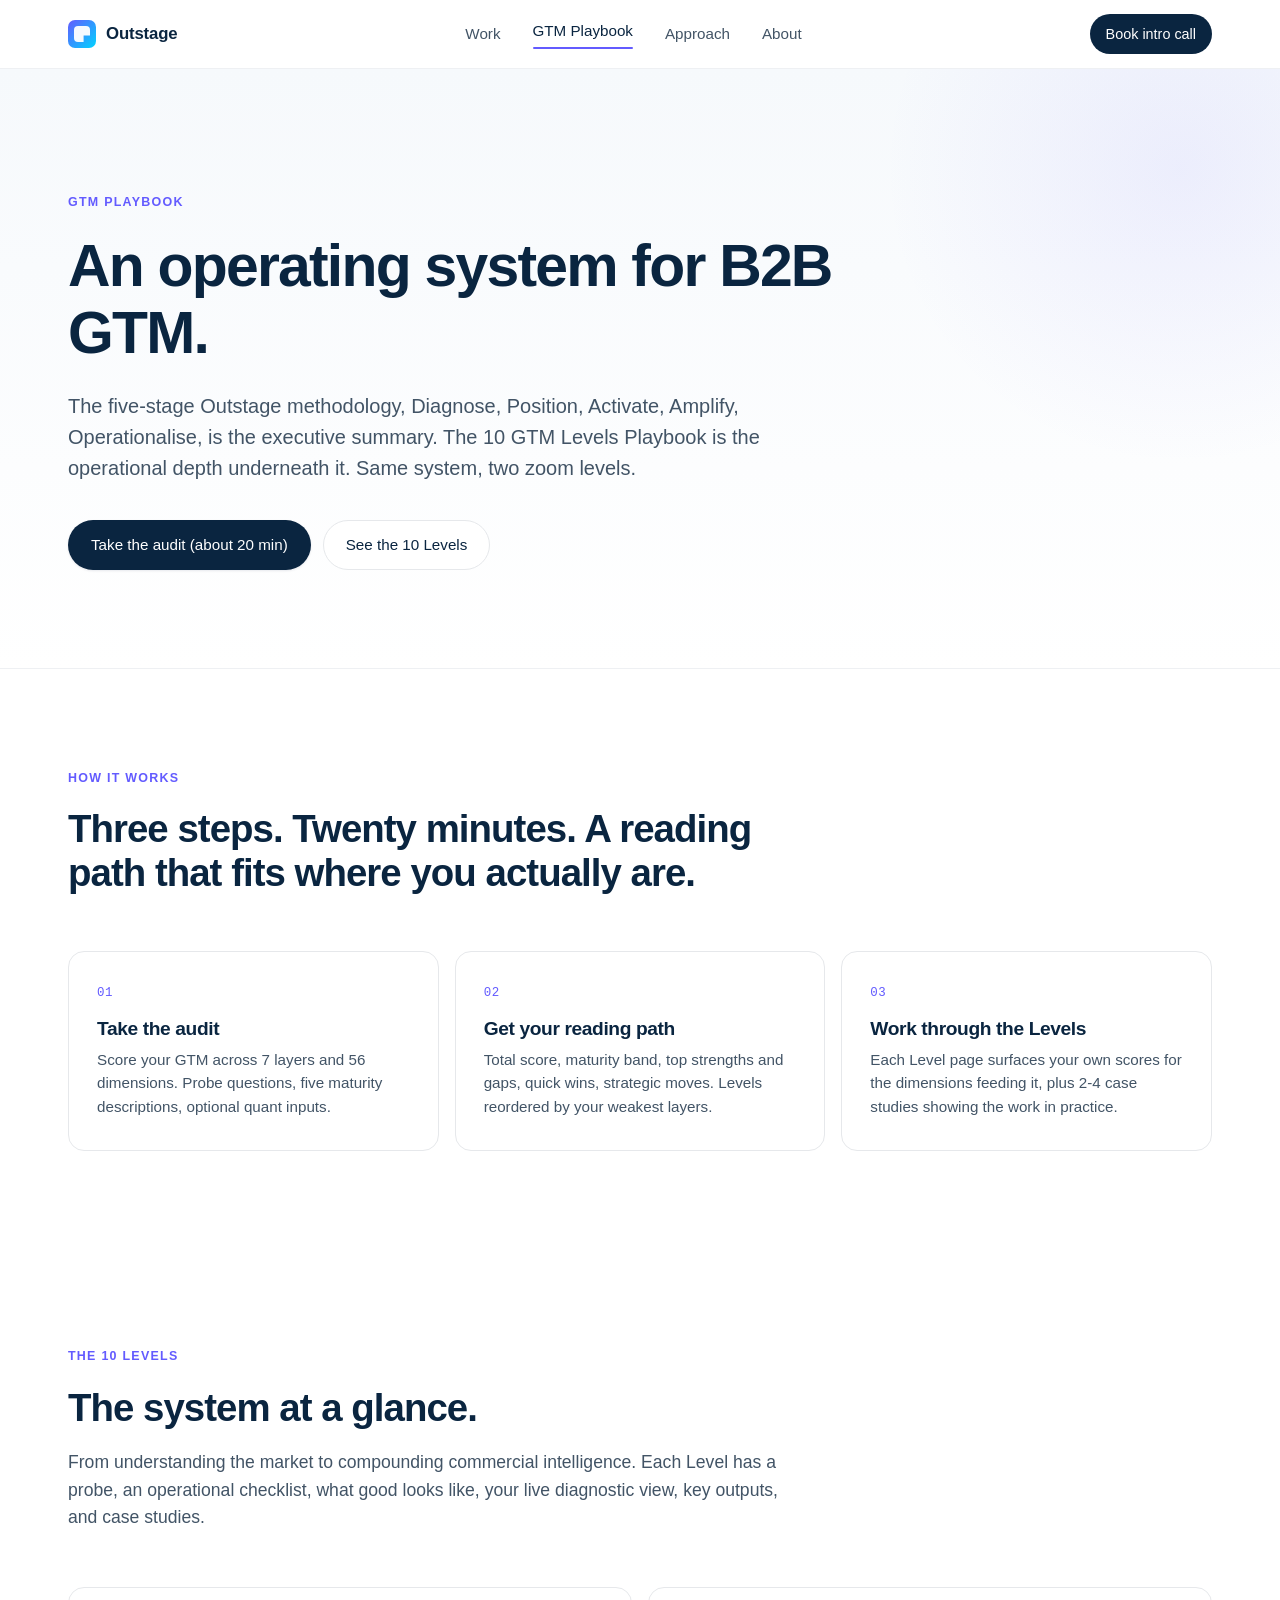
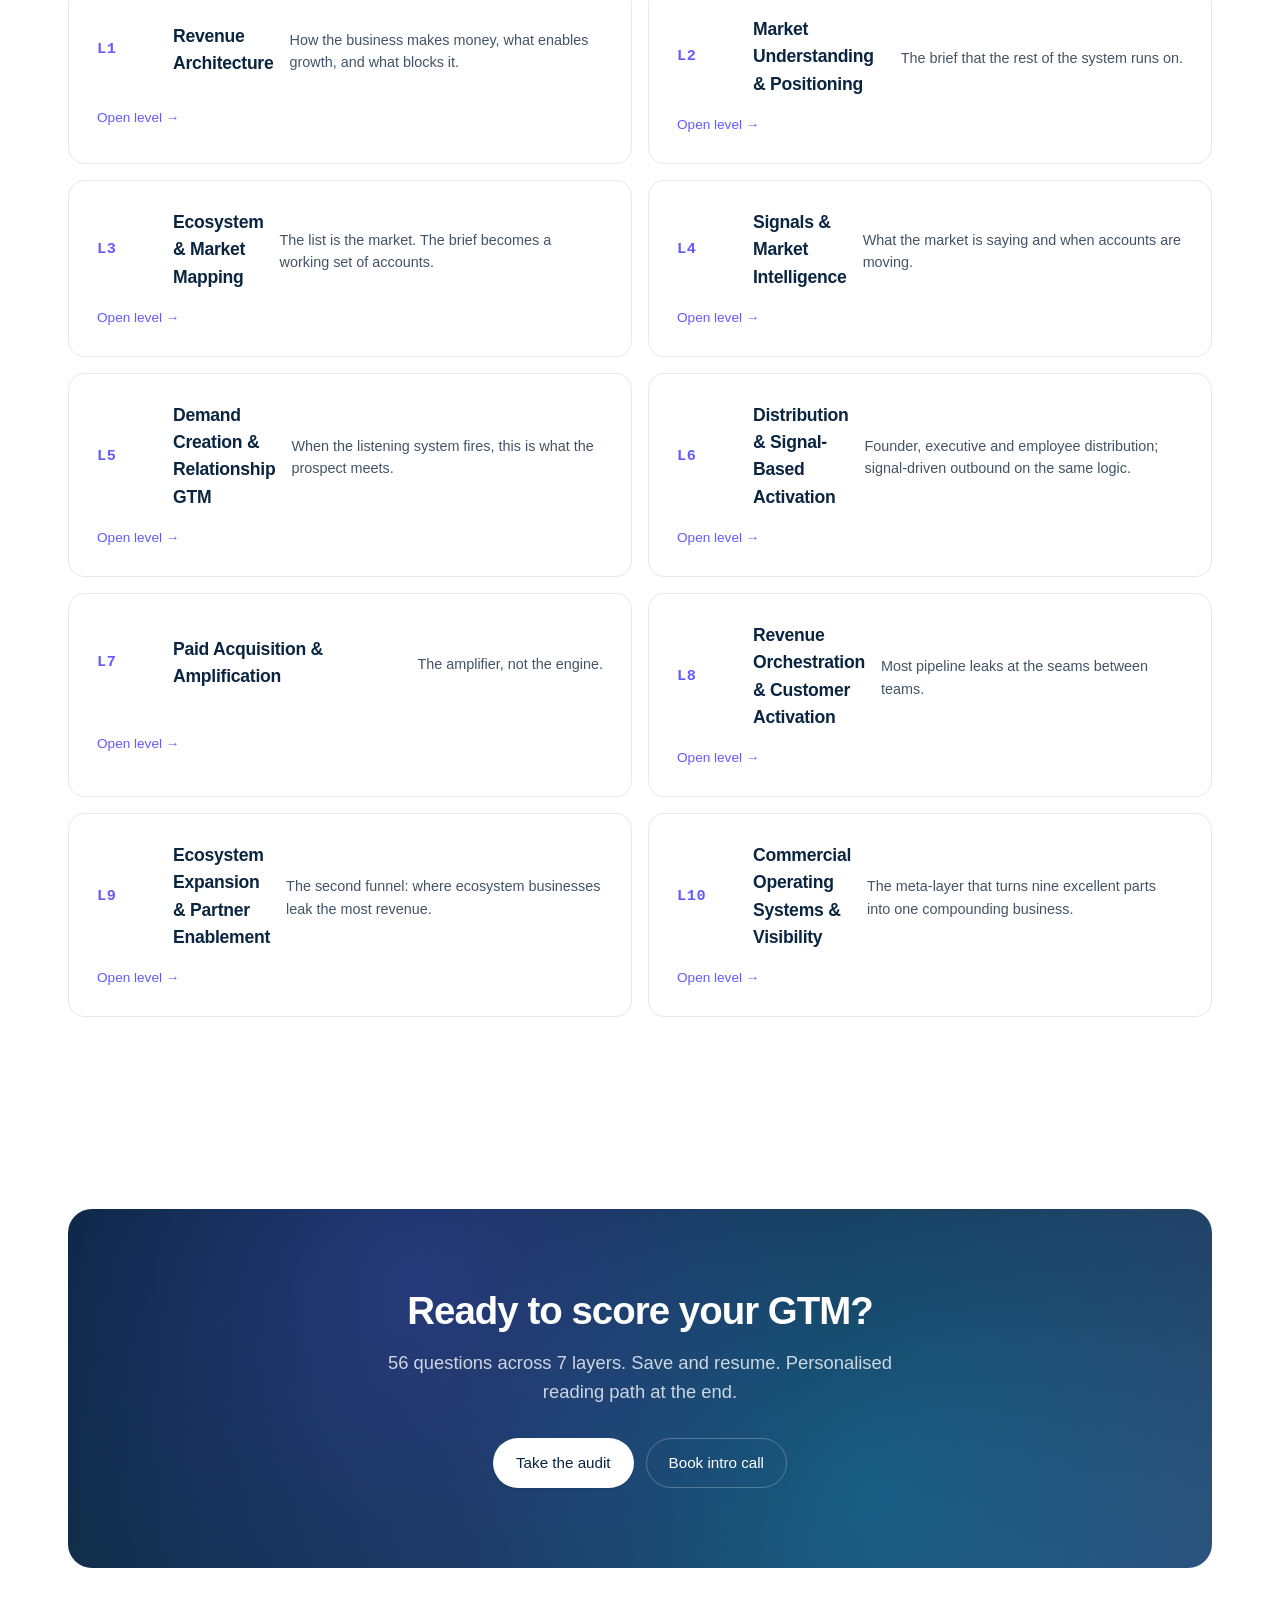
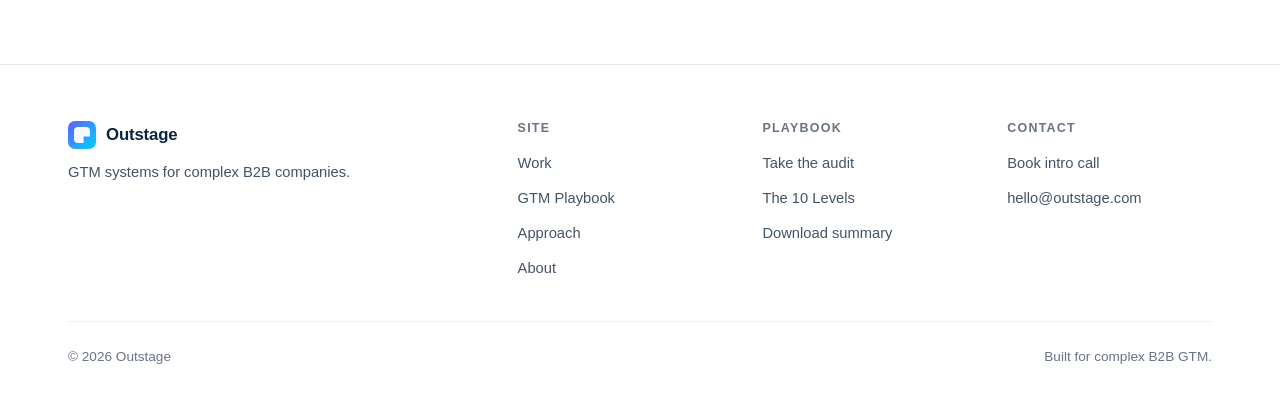
==== playbook/index.html @ 730d7881 "Build full Outstage portfolio + GTM Playbook microsite Portfolio: - Homepage with hero, logo strip, " ====
<!doctype html>
<html lang="en">
<head>
  <meta charset="utf-8" />
  <meta name="viewport" content="width=device-width,initial-scale=1" />
  <title>GTM Playbook · Outstage</title>
  <meta name="description" content="The Outstage 10 GTM Levels operating system, taught as a learning experience, with a 56-dimension diagnostic." />
  <link rel="stylesheet" href="https://rsms.me/inter/inter.css" />
  <link rel="stylesheet" href="/css/styles.css" />
</head>
<body>
  <header class="nav">
    <div class="nav-inner">
      <a class="brand" href="/"><span class="brand-mark"></span> Outstage</a>
      <nav class="nav-links">
        <a href="/work.html">Work</a>
        <a href="/playbook/">GTM Playbook</a>
        <a href="/approach.html">Approach</a>
        <a href="/about.html">About</a>
      </nav>
      <a class="nav-cta" href="/contact.html">Book intro call</a>
    </div>
  </header>

  <main>
    <section class="pb-hero">
      <div class="container">
        <span class="eyebrow">GTM Playbook</span>
        <h1>An operating system for B2B GTM.</h1>
        <p class="hero-sub">The five-stage Outstage methodology, Diagnose, Position, Activate, Amplify, Operationalise, is the executive summary. The 10 GTM Levels Playbook is the operational depth underneath it. Same system, two zoom levels.</p>
        <div class="btn-row">
          <a class="btn btn-primary" href="audit.html">Take the audit (about 20 min)</a>
          <a class="btn btn-secondary" href="#levels">See the 10 Levels</a>
        </div>
        <div id="resume-state" style="margin-top:18px"></div>
      </div>
    </section>

    <section>
      <div class="container">
        <div class="section-head">
          <span class="eyebrow">How it works</span>
          <h2>Three steps. Twenty minutes. A reading path that fits where you actually are.</h2>
        </div>
        <div class="pb-how">
          <div class="pb-how-card">
            <div class="pb-how-num">01</div>
            <h3>Take the audit</h3>
            <p>Score your GTM across 7 layers and 56 dimensions. Probe questions, five maturity descriptions, optional quant inputs.</p>
          </div>
          <div class="pb-how-card">
            <div class="pb-how-num">02</div>
            <h3>Get your reading path</h3>
            <p>Total score, maturity band, top strengths and gaps, quick wins, strategic moves. Levels reordered by your weakest layers.</p>
          </div>
          <div class="pb-how-card">
            <div class="pb-how-num">03</div>
            <h3>Work through the Levels</h3>
            <p>Each Level page surfaces your own scores for the dimensions feeding it, plus 2-4 case studies showing the work in practice.</p>
          </div>
        </div>
      </div>
    </section>

    <section id="levels">
      <div class="container">
        <div class="section-head">
          <span class="eyebrow">The 10 Levels</span>
          <h2>The system at a glance.</h2>
          <p>From understanding the market to compounding commercial intelligence. Each Level has a probe, an operational checklist, what good looks like, your live diagnostic view, key outputs, and case studies.</p>
        </div>
        <div class="levels-grid" id="levels-grid"></div>
      </div>
    </section>

    <section>
      <div class="container">
        <div class="cta-band">
          <h2>Ready to score your GTM?</h2>
          <p>56 questions across 7 layers. Save and resume. Personalised reading path at the end.</p>
          <div class="btn-row" style="justify-content:center;display:flex">
            <a class="btn btn-primary" href="audit.html">Take the audit</a>
            <a class="btn btn-secondary" href="/contact.html">Book intro call</a>
          </div>
        </div>
      </div>
    </section>
  </main>

  <footer class="footer">
    <div class="container">
      <div class="footer-inner">
        <div class="footer-brand"><a class="brand" href="/"><span class="brand-mark"></span> Outstage</a><p>GTM systems for complex B2B companies.</p></div>
        <div class="footer-col"><h5>Site</h5><ul><li><a href="/work.html">Work</a></li><li><a href="/playbook/">GTM Playbook</a></li><li><a href="/approach.html">Approach</a></li><li><a href="/about.html">About</a></li></ul></div>
        <div class="footer-col"><h5>Playbook</h5><ul><li><a href="/playbook/audit.html">Take the audit</a></li><li><a href="/playbook/">The 10 Levels</a></li><li><a href="/playbook/results.html">Download summary</a></li></ul></div>
        <div class="footer-col"><h5>Contact</h5><ul><li><a href="/contact.html">Book intro call</a></li><li><a href="mailto:hello@outstage.com">hello@outstage.com</a></li></ul></div>
      </div>
      <div class="footer-bottom"><span>© <span data-year></span> Outstage</span><span>Built for complex B2B GTM.</span></div>
    </div>
  </footer>

  <script src="/js/data.js"></script>
  <script src="/js/render.js"></script>
  <script src="/js/site.js"></script>
  <script src="/js/playbook-core.js"></script>
  <script src="/js/playbook-intro.js"></script>
</body>
</html>
---- css/styles.css ----
/* ============================================================
   Outstage — design system
   Inspired by Stripe, Linear, Vercel, Ramp, Attio
   ============================================================ */

:root {
  /* Colors */
  --bg: #ffffff;
  --bg-alt: #f7f8fa;
  --bg-tint: #fafbfc;
  --ink: #0a2540;
  --ink-2: #1a3a5c;
  --muted: #425466;
  --muted-2: #697386;
  --line: #e6e8eb;
  --line-soft: #eef0f3;
  --accent: #635bff;
  --accent-2: #00d4ff;
  --accent-3: #7a73ff;
  --success: #00875a;
  --warm: #ffb648;

  /* Typography */
  --font-sans: "Inter", -apple-system, BlinkMacSystemFont, "Segoe UI", Helvetica, Arial, sans-serif;
  --font-display: "Inter", -apple-system, BlinkMacSystemFont, "Segoe UI", Helvetica, Arial, sans-serif;
  --font-mono: "JetBrains Mono", ui-monospace, SFMono-Regular, Menlo, monospace;

  /* Spacing / scale */
  --container: 1200px;
  --container-narrow: 880px;
  --radius-sm: 6px;
  --radius: 10px;
  --radius-lg: 16px;
  --radius-xl: 24px;

  /* Shadows */
  --shadow-sm: 0 1px 2px rgba(10, 37, 64, 0.04), 0 1px 3px rgba(10, 37, 64, 0.06);
  --shadow: 0 4px 12px rgba(10, 37, 64, 0.06), 0 2px 4px rgba(10, 37, 64, 0.04);
  --shadow-lg: 0 24px 48px -12px rgba(10, 37, 64, 0.12), 0 8px 16px -4px rgba(10, 37, 64, 0.06);

  /* Gradients */
  --grad-hero: linear-gradient(180deg, #f6f9fc 0%, #ffffff 100%);
  --grad-accent: linear-gradient(135deg, #635bff 0%, #00d4ff 100%);
  --grad-soft: linear-gradient(135deg, #f0f4ff 0%, #fdf5ff 100%);
}

* {
  box-sizing: border-box;
}

html {
  -webkit-font-smoothing: antialiased;
  -moz-osx-font-smoothing: grayscale;
  scroll-behavior: smooth;
}

body {
  margin: 0;
  font-family: var(--font-sans);
  font-size: 16px;
  line-height: 1.55;
  color: var(--ink);
  background: var(--bg);
  font-feature-settings: "ss01", "cv11";
}

a {
  color: var(--accent);
  text-decoration: none;
  transition: color 0.15s ease;
}

a:hover {
  color: var(--ink);
}

img {
  max-width: 100%;
  display: block;
}

p {
  margin: 0 0 1em;
  color: var(--muted);
}

h1, h2, h3, h4, h5 {
  font-family: var(--font-display);
  color: var(--ink);
  letter-spacing: -0.022em;
  line-height: 1.15;
  margin: 0 0 0.5em;
  font-weight: 600;
}

h1 { font-size: clamp(2.4rem, 4.6vw, 4rem); letter-spacing: -0.03em; font-weight: 700; }
h2 { font-size: clamp(1.8rem, 3vw, 2.6rem); letter-spacing: -0.025em; }
h3 { font-size: clamp(1.25rem, 1.6vw, 1.5rem); }
h4 { font-size: 1.1rem; }

.eyebrow {
  display: inline-block;
  font-size: 0.78rem;
  font-weight: 600;
  text-transform: uppercase;
  letter-spacing: 0.1em;
  color: var(--accent);
  margin-bottom: 1.2rem;
}

/* ============================================================
   Layout
   ============================================================ */

.container {
  max-width: var(--container);
  margin: 0 auto;
  padding: 0 28px;
}

.container-narrow {
  max-width: var(--container-narrow);
  margin: 0 auto;
  padding: 0 28px;
}

section {
  padding: 96px 0;
}

@media (max-width: 720px) {
  section { padding: 64px 0; }
}

/* ============================================================
   Nav
   ============================================================ */

.nav {
  position: sticky;
  top: 0;
  z-index: 50;
  background: rgba(255, 255, 255, 0.85);
  backdrop-filter: saturate(180%) blur(12px);
  -webkit-backdrop-filter: saturate(180%) blur(12px);
  border-bottom: 1px solid var(--line-soft);
}

.nav-inner {
  display: flex;
  align-items: center;
  justify-content: space-between;
  height: 68px;
  max-width: var(--container);
  margin: 0 auto;
  padding: 0 28px;
}

.brand {
  display: flex;
  align-items: center;
  gap: 10px;
  font-weight: 700;
  font-size: 1.05rem;
  color: var(--ink);
  letter-spacing: -0.01em;
}

.brand-mark {
  width: 28px;
  height: 28px;
  border-radius: 7px;
  background: var(--grad-accent);
  position: relative;
}

.brand-mark::after {
  content: "";
  position: absolute;
  inset: 6px;
  border-radius: 4px;
  background: #fff;
  opacity: 0.95;
  clip-path: polygon(0 0, 100% 0, 100% 60%, 60% 60%, 60% 100%, 0 100%);
}

.nav-links {
  display: flex;
  align-items: center;
  gap: 32px;
}

.nav-links a {
  color: var(--muted);
  font-size: 0.95rem;
  font-weight: 500;
}

.nav-links a:hover { color: var(--ink); }

.nav-cta {
  display: inline-flex;
  align-items: center;
  gap: 6px;
  background: var(--ink);
  color: #fff !important;
  padding: 9px 16px;
  border-radius: 999px;
  font-size: 0.9rem;
  font-weight: 500;
  transition: transform 0.15s ease, background 0.15s ease;
}

.nav-cta:hover {
  background: var(--ink-2);
  color: #fff !important;
  transform: translateY(-1px);
}

.nav-toggle { display: none; }

@media (max-width: 860px) {
  .nav-links { display: none; }
}

/* ============================================================
   Buttons
   ============================================================ */

.btn {
  display: inline-flex;
  align-items: center;
  gap: 8px;
  padding: 12px 22px;
  border-radius: 999px;
  font-weight: 500;
  font-size: 0.95rem;
  border: 1px solid transparent;
  cursor: pointer;
  transition: transform 0.15s ease, box-shadow 0.15s ease, background 0.15s ease, color 0.15s ease;
  text-decoration: none;
  font-family: inherit;
}

.btn-primary {
  background: var(--ink);
  color: #fff;
  box-shadow: var(--shadow-sm);
}

.btn-primary:hover {
  background: var(--ink-2);
  color: #fff;
  transform: translateY(-1px);
  box-shadow: var(--shadow);
}

.btn-secondary {
  background: #fff;
  color: var(--ink);
  border-color: var(--line);
}

.btn-secondary:hover {
  background: var(--bg-alt);
  color: var(--ink);
  transform: translateY(-1px);
}

.btn-ghost {
  background: transparent;
  color: var(--ink);
  padding: 12px 0;
}

.btn-ghost:hover { color: var(--accent); }

.btn-row {
  display: flex;
  flex-wrap: wrap;
  gap: 12px;
}

.arrow-link {
  display: inline-flex;
  align-items: center;
  gap: 6px;
  color: var(--accent);
  font-weight: 500;
  font-size: 0.95rem;
}

.arrow-link::after {
  content: "→";
  transition: transform 0.15s ease;
}

.arrow-link:hover::after { transform: translateX(3px); }

/* ============================================================
   Hero
   ============================================================ */

.hero {
  background: var(--grad-hero);
  padding: 120px 0 96px;
  position: relative;
  overflow: hidden;
}

.hero::before {
  content: "";
  position: absolute;
  top: -200px;
  right: -200px;
  width: 600px;
  height: 600px;
  background: radial-gradient(circle, rgba(99, 91, 255, 0.08) 0%, transparent 70%);
  pointer-events: none;
}

.hero::after {
  content: "";
  position: absolute;
  bottom: -200px;
  left: -200px;
  width: 600px;
  height: 600px;
  background: radial-gradient(circle, rgba(0, 212, 255, 0.06) 0%, transparent 70%);
  pointer-events: none;
}

.hero-inner {
  position: relative;
  z-index: 1;
  max-width: 880px;
}

.hero h1 {
  margin-bottom: 24px;
}

.hero-sub {
  font-size: 1.25rem;
  color: var(--muted);
  max-width: 720px;
  margin-bottom: 36px;
  line-height: 1.55;
}

@media (max-width: 720px) {
  .hero { padding: 80px 0 64px; }
  .hero-sub { font-size: 1.05rem; }
}

/* ============================================================
   Logo strip
   ============================================================ */

.logo-strip {
  padding: 56px 0;
  border-top: 1px solid var(--line-soft);
  border-bottom: 1px solid var(--line-soft);
  background: #fff;
}

.logo-strip-label {
  text-align: center;
  font-size: 0.85rem;
  color: var(--muted-2);
  font-weight: 500;
  margin-bottom: 32px;
  letter-spacing: 0.02em;
}

.logo-grid {
  display: grid;
  grid-template-columns: repeat(6, minmax(0, 1fr));
  gap: 24px 36px;
  align-items: center;
  justify-items: center;
}

.logo-item {
  font-family: var(--font-display);
  font-weight: 600;
  font-size: 1.05rem;
  color: var(--muted-2);
  opacity: 0.85;
  letter-spacing: -0.01em;
  white-space: nowrap;
  transition: color 0.2s ease, opacity 0.2s ease;
}

.logo-item:hover {
  color: var(--ink);
  opacity: 1;
}

@media (max-width: 900px) { .logo-grid { grid-template-columns: repeat(3, 1fr); } }
@media (max-width: 480px) { .logo-grid { grid-template-columns: repeat(2, 1fr); } }

/* ============================================================
   Section heads
   ============================================================ */

.section-head {
  max-width: 720px;
  margin-bottom: 56px;
}

.section-head.center {
  margin-left: auto;
  margin-right: auto;
  text-align: center;
}

.section-head p {
  font-size: 1.1rem;
  color: var(--muted);
}

.category-head {
  display: flex;
  align-items: baseline;
  justify-content: space-between;
  margin: 56px 0 24px;
  padding-bottom: 16px;
  border-bottom: 1px solid var(--line-soft);
}

.category-head h3 {
  font-size: 1.4rem;
  margin: 0;
  letter-spacing: -0.02em;
}

.category-head .count {
  font-size: 0.85rem;
  color: var(--muted-2);
  font-variant-numeric: tabular-nums;
}

/* ============================================================
   Case study cards (portfolio grid)
   ============================================================ */

.case-grid {
  display: grid;
  grid-template-columns: repeat(3, 1fr);
  gap: 24px;
}

@media (max-width: 1000px) { .case-grid { grid-template-columns: repeat(2, 1fr); } }
@media (max-width: 640px)  { .case-grid { grid-template-columns: 1fr; } }

.case-card {
  display: flex;
  flex-direction: column;
  background: #fff;
  border: 1px solid var(--line);
  border-radius: var(--radius-lg);
  padding: 28px;
  transition: transform 0.2s ease, box-shadow 0.2s ease, border-color 0.2s ease;
  color: var(--ink);
  position: relative;
  overflow: hidden;
  min-height: 320px;
}

.case-card::before {
  content: "";
  position: absolute;
  top: 0;
  left: 0;
  right: 0;
  height: 3px;
  background: var(--grad-accent);
  opacity: 0;
  transition: opacity 0.2s ease;
}

.case-card:hover {
  transform: translateY(-4px);
  box-shadow: var(--shadow-lg);
  border-color: var(--line);
  color: var(--ink);
}

.case-card:hover::before { opacity: 1; }

.case-card-top {
  display: flex;
  align-items: center;
  justify-content: space-between;
  margin-bottom: 18px;
}

.case-card-name {
  font-size: 1.25rem;
  font-weight: 600;
  letter-spacing: -0.02em;
  color: var(--ink);
}

.case-card-tag {
  font-size: 0.72rem;
  text-transform: uppercase;
  letter-spacing: 0.08em;
  color: var(--muted-2);
  background: var(--bg-alt);
  padding: 4px 10px;
  border-radius: 999px;
  font-weight: 500;
  white-space: nowrap;
}

.case-card-meta {
  font-size: 0.85rem;
  color: var(--muted-2);
  margin-bottom: 14px;
  display: flex;
  flex-wrap: wrap;
  gap: 4px 8px;
}

.case-card-meta span + span::before {
  content: "·";
  margin-right: 8px;
  color: var(--line);
}

.case-card-challenge {
  color: var(--muted);
  font-size: 0.95rem;
  margin-bottom: 20px;
  flex: 1;
}

.case-card-metrics {
  display: flex;
  flex-direction: column;
  gap: 6px;
  margin-bottom: 18px;
  padding-top: 16px;
  border-top: 1px solid var(--line-soft);
}

.case-card-metric {
  font-size: 0.85rem;
  color: var(--ink-2);
  display: flex;
  align-items: flex-start;
  gap: 8px;
}

.case-card-metric::before {
  content: "";
  width: 4px;
  height: 4px;
  border-radius: 50%;
  background: var(--accent);
  margin-top: 8px;
  flex-shrink: 0;
}

.case-card-link {
  font-size: 0.9rem;
  font-weight: 500;
  color: var(--accent);
  display: inline-flex;
  align-items: center;
  gap: 6px;
}

.case-card-link::after {
  content: "→";
  transition: transform 0.15s ease;
}

.case-card:hover .case-card-link::after { transform: translateX(3px); }

/* Featured card variant */
.case-card-featured {
  grid-column: span 2;
  background: linear-gradient(135deg, #0a2540 0%, #1a3a5c 100%);
  color: #fff;
  border-color: transparent;
  min-height: 360px;
}

.case-card-featured .case-card-name,
.case-card-featured .case-card-metric {
  color: #fff;
}

.case-card-featured .case-card-meta,
.case-card-featured .case-card-challenge {
  color: rgba(255, 255, 255, 0.75);
}

.case-card-featured .case-card-tag {
  background: rgba(255, 255, 255, 0.12);
  color: rgba(255, 255, 255, 0.9);
}

.case-card-featured .case-card-metrics {
  border-top-color: rgba(255, 255, 255, 0.15);
}

.case-card-featured .case-card-link {
  color: var(--accent-2);
}

@media (max-width: 1000px) { .case-card-featured { grid-column: span 2; } }
@media (max-width: 640px) { .case-card-featured { grid-column: span 1; } }

/* ============================================================
   Problems grid
   ============================================================ */

.problems-section {
  background: var(--bg-alt);
}

.problems-grid {
  display: grid;
  grid-template-columns: repeat(5, 1fr);
  gap: 16px;
}

@media (max-width: 1000px) { .problems-grid { grid-template-columns: repeat(2, 1fr); } }
@media (max-width: 480px)  { .problems-grid { grid-template-columns: 1fr; } }

.problem-card {
  background: #fff;
  border: 1px solid var(--line);
  border-radius: var(--radius);
  padding: 24px;
  display: flex;
  flex-direction: column;
  gap: 12px;
  transition: transform 0.2s ease, box-shadow 0.2s ease;
}

.problem-card:hover {
  transform: translateY(-2px);
  box-shadow: var(--shadow);
}

.problem-num {
  font-family: var(--font-mono);
  font-size: 0.75rem;
  color: var(--muted-2);
  font-variant-numeric: tabular-nums;
}

.problem-text {
  font-size: 0.95rem;
  font-weight: 500;
  color: var(--ink);
  line-height: 1.4;
}

/* ============================================================
   Methodology
   ============================================================ */

.method-grid {
  display: grid;
  grid-template-columns: repeat(5, 1fr);
  gap: 0;
  border: 1px solid var(--line);
  border-radius: var(--radius-lg);
  overflow: hidden;
  background: #fff;
}

@media (max-width: 1000px) { .method-grid { grid-template-columns: repeat(2, 1fr); } }
@media (max-width: 480px)  { .method-grid { grid-template-columns: 1fr; } }

.method-step {
  padding: 32px 24px;
  border-right: 1px solid var(--line-soft);
  position: relative;
}

.method-grid > .method-step:last-child { border-right: none; }

@media (max-width: 1000px) {
  .method-step:nth-child(even) { border-right: none; }
  .method-step { border-bottom: 1px solid var(--line-soft); }
  .method-step:nth-last-child(-n+1) { border-bottom: none; }
}

.method-step-num {
  font-family: var(--font-mono);
  font-size: 0.78rem;
  color: var(--accent);
  font-weight: 500;
  margin-bottom: 12px;
  letter-spacing: 0.04em;
}

.method-step-name {
  font-size: 1.15rem;
  font-weight: 600;
  margin-bottom: 8px;
  letter-spacing: -0.015em;
}

.method-step-desc {
  font-size: 0.9rem;
  color: var(--muted);
  line-height: 1.5;
}

/* ============================================================
   Event feature cards
   ============================================================ */

.feature-row {
  display: grid;
  grid-template-columns: 1fr 1fr;
  gap: 24px;
}

@media (max-width: 800px) { .feature-row { grid-template-columns: 1fr; } }

.feature-card {
  background: #fff;
  border: 1px solid var(--line);
  border-radius: var(--radius-lg);
  padding: 40px;
  position: relative;
  overflow: hidden;
  min-height: 320px;
  display: flex;
  flex-direction: column;
  justify-content: space-between;
  transition: transform 0.2s ease, box-shadow 0.2s ease;
  color: var(--ink);
}

.feature-card:hover {
  transform: translateY(-4px);
  box-shadow: var(--shadow-lg);
  color: var(--ink);
}

.feature-card-tag {
  font-size: 0.78rem;
  font-weight: 600;
  text-transform: uppercase;
  letter-spacing: 0.08em;
  color: var(--accent);
  margin-bottom: 16px;
}

.feature-card h3 {
  font-size: 1.8rem;
  margin-bottom: 16px;
  letter-spacing: -0.025em;
}

.feature-card p {
  margin-bottom: 28px;
}

.feature-card-stats {
  display: flex;
  gap: 32px;
  padding-top: 24px;
  border-top: 1px solid var(--line-soft);
}

.feature-card-stat-num {
  font-size: 1.6rem;
  font-weight: 700;
  letter-spacing: -0.02em;
  color: var(--ink);
  font-variant-numeric: tabular-nums;
}

.feature-card-stat-label {
  font-size: 0.82rem;
  color: var(--muted-2);
  margin-top: 2px;
}

.feature-card::after {
  content: "";
  position: absolute;
  top: -100px;
  right: -100px;
  width: 280px;
  height: 280px;
  background: var(--grad-soft);
  border-radius: 50%;
  opacity: 0.6;
  pointer-events: none;
  z-index: 0;
}

.feature-card > * { position: relative; z-index: 1; }

/* ============================================================
   CTA band
   ============================================================ */

.cta-band {
  background: linear-gradient(135deg, #0a2540 0%, #1a3a5c 60%, #2d4f7a 100%);
  color: #fff;
  text-align: center;
  border-radius: var(--radius-xl);
  padding: 80px 32px;
  position: relative;
  overflow: hidden;
}

.cta-band::before {
  content: "";
  position: absolute;
  inset: 0;
  background: radial-gradient(circle at 30% 20%, rgba(99, 91, 255, 0.25) 0%, transparent 50%),
              radial-gradient(circle at 70% 80%, rgba(0, 212, 255, 0.2) 0%, transparent 50%);
  pointer-events: none;
}

.cta-band > * { position: relative; }

.cta-band h2 {
  color: #fff;
  margin-bottom: 16px;
}

.cta-band p {
  color: rgba(255, 255, 255, 0.78);
  font-size: 1.15rem;
  max-width: 560px;
  margin: 0 auto 32px;
}

.cta-band .btn-primary {
  background: #fff;
  color: var(--ink);
}

.cta-band .btn-primary:hover { background: #f1f3f6; color: var(--ink); }

.cta-band .btn-secondary {
  background: transparent;
  color: #fff;
  border-color: rgba(255, 255, 255, 0.25);
}

.cta-band .btn-secondary:hover {
  background: rgba(255, 255, 255, 0.08);
  color: #fff;
}

/* ============================================================
   Footer
   ============================================================ */

.footer {
  background: #fff;
  border-top: 1px solid var(--line);
  padding: 56px 0 36px;
}

.footer-inner {
  display: grid;
  grid-template-columns: 2fr 1fr 1fr 1fr;
  gap: 40px;
  margin-bottom: 40px;
}

@media (max-width: 800px) { .footer-inner { grid-template-columns: 1fr 1fr; } }

.footer-brand .brand { margin-bottom: 12px; }
.footer-brand p { color: var(--muted); max-width: 320px; font-size: 0.92rem; }

.footer-col h5 {
  font-size: 0.78rem;
  text-transform: uppercase;
  letter-spacing: 0.1em;
  color: var(--muted-2);
  font-weight: 600;
  margin-bottom: 16px;
}

.footer-col ul {
  list-style: none;
  padding: 0;
  margin: 0;
  display: flex;
  flex-direction: column;
  gap: 10px;
}

.footer-col a {
  color: var(--muted);
  font-size: 0.92rem;
}

.footer-col a:hover { color: var(--ink); }

.footer-bottom {
  display: flex;
  justify-content: space-between;
  align-items: center;
  padding-top: 24px;
  border-top: 1px solid var(--line-soft);
  font-size: 0.85rem;
  color: var(--muted-2);
}

@media (max-width: 600px) {
  .footer-bottom { flex-direction: column; gap: 12px; }
}

/* ============================================================
   Portfolio page filters
   ============================================================ */

.portfolio-header {
  padding: 96px 0 48px;
  background: var(--grad-hero);
  border-bottom: 1px solid var(--line-soft);
}

.portfolio-header h1 { margin-bottom: 16px; }

.portfolio-header p {
  font-size: 1.15rem;
  color: var(--muted);
  max-width: 640px;
}

.filters {
  position: sticky;
  top: 68px;
  z-index: 40;
  background: rgba(255, 255, 255, 0.95);
  backdrop-filter: blur(12px);
  -webkit-backdrop-filter: blur(12px);
  border-bottom: 1px solid var(--line-soft);
  padding: 16px 0;
}

.filters-inner {
  display: flex;
  align-items: center;
  gap: 16px;
  flex-wrap: wrap;
  max-width: var(--container);
  margin: 0 auto;
  padding: 0 28px;
}

.filter-group {
  display: flex;
  align-items: center;
  gap: 6px;
}

.filter-label {
  font-size: 0.78rem;
  text-transform: uppercase;
  letter-spacing: 0.08em;
  color: var(--muted-2);
  font-weight: 600;
  margin-right: 4px;
}

.filter-select {
  appearance: none;
  -webkit-appearance: none;
  background: #fff;
  border: 1px solid var(--line);
  border-radius: 999px;
  padding: 8px 32px 8px 14px;
  font-size: 0.88rem;
  color: var(--ink);
  font-family: inherit;
  cursor: pointer;
  background-image: url("data:image/svg+xml;utf8,<svg xmlns='http://www.w3.org/2000/svg' width='12' height='12' viewBox='0 0 12 12'><path fill='none' stroke='%23425466' stroke-width='1.6' d='M3 5l3 3 3-3'/></svg>");
  background-repeat: no-repeat;
  background-position: right 12px center;
  transition: border-color 0.15s ease, box-shadow 0.15s ease;
}

.filter-select:focus {
  outline: none;
  border-color: var(--accent);
  box-shadow: 0 0 0 3px rgba(99, 91, 255, 0.15);
}

.search-box {
  flex: 1;
  min-width: 200px;
  max-width: 320px;
  margin-left: auto;
  position: relative;
}

.search-input {
  width: 100%;
  padding: 9px 14px 9px 38px;
  border: 1px solid var(--line);
  border-radius: 999px;
  font-size: 0.9rem;
  font-family: inherit;
  color: var(--ink);
  background: #fff;
  transition: border-color 0.15s ease, box-shadow 0.15s ease;
}

.search-input::placeholder { color: var(--muted-2); }

.search-input:focus {
  outline: none;
  border-color: var(--accent);
  box-shadow: 0 0 0 3px rgba(99, 91, 255, 0.15);
}

.search-box::before {
  content: "";
  position: absolute;
  left: 14px;
  top: 50%;
  transform: translateY(-50%);
  width: 14px;
  height: 14px;
  background: url("data:image/svg+xml;utf8,<svg xmlns='http://www.w3.org/2000/svg' width='14' height='14' viewBox='0 0 14 14' fill='none' stroke='%23697386' stroke-width='1.6'><circle cx='6' cy='6' r='4.5'/><path d='M9.5 9.5L13 13'/></svg>") no-repeat;
}

.results-meta {
  margin: 32px 0 16px;
  font-size: 0.9rem;
  color: var(--muted-2);
  font-variant-numeric: tabular-nums;
}

.no-results {
  text-align: center;
  padding: 80px 20px;
  color: var(--muted);
}

/* ============================================================
   Case study page
   ============================================================ */

.cs-header {
  padding: 80px 0 56px;
  background: var(--grad-hero);
  border-bottom: 1px solid var(--line-soft);
}

.cs-back {
  font-size: 0.85rem;
  color: var(--muted);
  margin-bottom: 32px;
  display: inline-flex;
  align-items: center;
  gap: 6px;
}

.cs-back:hover { color: var(--ink); }
.cs-back::before { content: "←"; }

.cs-eyebrow {
  font-size: 0.78rem;
  font-weight: 600;
  text-transform: uppercase;
  letter-spacing: 0.1em;
  color: var(--accent);
  margin-bottom: 16px;
}

.cs-header h1 {
  font-size: clamp(2.2rem, 4vw, 3.4rem);
  margin-bottom: 20px;
  max-width: 880px;
}

.cs-lead {
  font-size: 1.2rem;
  color: var(--muted);
  max-width: 720px;
}

.cs-body {
  display: grid;
  grid-template-columns: 1fr 320px;
  gap: 64px;
  padding: 80px 0;
  align-items: start;
}

@media (max-width: 900px) {
  .cs-body { grid-template-columns: 1fr; gap: 40px; }
}

.cs-main h2 {
  font-size: 1.5rem;
  margin: 56px 0 16px;
  letter-spacing: -0.02em;
}

.cs-main h2:first-child { margin-top: 0; }

.cs-main p, .cs-main li {
  font-size: 1.02rem;
  color: var(--muted);
  line-height: 1.65;
}

.cs-main ul {
  padding-left: 20px;
  margin: 0 0 1em;
}

.cs-main li { margin-bottom: 6px; }

.cs-metrics {
  display: grid;
  grid-template-columns: repeat(auto-fit, minmax(180px, 1fr));
  gap: 16px;
  margin: 24px 0 32px;
}

.cs-metric {
  background: #fff;
  border: 1px solid var(--line);
  border-radius: var(--radius);
  padding: 20px;
  position: relative;
  overflow: hidden;
}

.cs-metric::before {
  content: "";
  position: absolute;
  top: 0;
  left: 0;
  width: 3px;
  height: 100%;
  background: var(--grad-accent);
}

.cs-metric-value {
  font-size: 1.6rem;
  font-weight: 700;
  letter-spacing: -0.02em;
  color: var(--ink);
  margin-bottom: 4px;
  line-height: 1.2;
}

.cs-metric-label {
  font-size: 0.85rem;
  color: var(--muted);
  line-height: 1.4;
}

/* Sidebar */
.cs-side {
  position: sticky;
  top: 90px;
  background: var(--bg-alt);
  border: 1px solid var(--line);
  border-radius: var(--radius-lg);
  padding: 28px;
}

.cs-side h4 {
  font-size: 0.78rem;
  text-transform: uppercase;
  letter-spacing: 0.1em;
  color: var(--muted-2);
  font-weight: 600;
  margin-bottom: 20px;
}

.cs-side dl {
  margin: 0;
  display: flex;
  flex-direction: column;
  gap: 16px;
}

.cs-side dt {
  font-size: 0.78rem;
  text-transform: uppercase;
  letter-spacing: 0.06em;
  color: var(--muted-2);
  font-weight: 500;
  margin-bottom: 4px;
}

.cs-side dd {
  margin: 0;
  font-size: 0.92rem;
  color: var(--ink);
  font-weight: 500;
}

.cs-tags {
  display: flex;
  flex-wrap: wrap;
  gap: 6px;
  margin-top: 6px;
}

.cs-tag {
  font-size: 0.75rem;
  padding: 3px 10px;
  background: #fff;
  border: 1px solid var(--line);
  border-radius: 999px;
  color: var(--muted);
  font-weight: 500;
}

@media (max-width: 900px) {
  .cs-side { position: static; }
}

/* Related */
.cs-related {
  background: var(--bg-alt);
  padding: 80px 0;
  border-top: 1px solid var(--line-soft);
}

.cs-related h2 {
  font-size: 1.5rem;
  margin-bottom: 32px;
}

/* ============================================================
   Generic page header (Contact, Problems)
   ============================================================ */

.page-header {
  padding: 120px 0 64px;
  background: var(--grad-hero);
  border-bottom: 1px solid var(--line-soft);
}

.page-header h1 { margin-bottom: 20px; }

.page-header p {
  font-size: 1.2rem;
  max-width: 720px;
  color: var(--muted);
}

/* ============================================================
   Contact form
   ============================================================ */

.contact-grid {
  display: grid;
  grid-template-columns: 1.2fr 1fr;
  gap: 64px;
}

@media (max-width: 800px) { .contact-grid { grid-template-columns: 1fr; gap: 40px; } }

.contact-form {
  background: #fff;
  border: 1px solid var(--line);
  border-radius: var(--radius-lg);
  padding: 36px;
}

.field {
  display: flex;
  flex-direction: column;
  margin-bottom: 18px;
}

.field label {
  font-size: 0.85rem;
  font-weight: 500;
  color: var(--ink);
  margin-bottom: 6px;
}

.field input, .field select, .field textarea {
  padding: 10px 14px;
  border: 1px solid var(--line);
  border-radius: 8px;
  font-size: 0.95rem;
  font-family: inherit;
  color: var(--ink);
  background: #fff;
  transition: border-color 0.15s ease, box-shadow 0.15s ease;
}

.field input:focus, .field select:focus, .field textarea:focus {
  outline: none;
  border-color: var(--accent);
  box-shadow: 0 0 0 3px rgba(99, 91, 255, 0.15);
}

.field textarea { resize: vertical; min-height: 120px; }

.contact-info-card {
  padding: 36px;
  background: var(--bg-alt);
  border-radius: var(--radius-lg);
  border: 1px solid var(--line);
}

.contact-info-card h3 { font-size: 1.2rem; margin-bottom: 16px; }

.contact-info-card .info-row {
  margin-bottom: 24px;
  padding-bottom: 24px;
  border-bottom: 1px solid var(--line-soft);
}

.contact-info-card .info-row:last-child {
  border-bottom: none;
  margin-bottom: 0;
  padding-bottom: 0;
}

.contact-info-card .info-row strong {
  display: block;
  font-size: 0.85rem;
  color: var(--muted-2);
  margin-bottom: 4px;
  font-weight: 500;
  text-transform: uppercase;
  letter-spacing: 0.06em;
}

/* ============================================================
   Hidden state
   ============================================================ */

.hidden { display: none !important; }

/* ============================================================
   Utility
   ============================================================ */

.text-center { text-align: center; }
.mt-0 { margin-top: 0; }
.mb-0 { margin-bottom: 0; }
.gap-lg { gap: 32px; }

/* Smooth fade-in for filtered content */
.case-card {
  animation: fadeIn 0.3s ease-out;
}

@keyframes fadeIn {
  from { opacity: 0; transform: translateY(8px); }
  to { opacity: 1; transform: translateY(0); }
}

.muted { color: var(--muted); }

.nav-links a.is-active { color: var(--ink); }
.nav-links a.is-active::after {
  content: "";
  display: block;
  height: 2px;
  margin-top: 4px;
  background: var(--accent);
  border-radius: 2px;
}

.category-blurb {
  color: var(--muted);
  font-size: 0.95rem;
  margin: -8px 0 24px;
  max-width: 720px;
}

/* ============================================================
   Approach page
   ============================================================ */

.approach-stages {
  display: grid;
  grid-template-columns: 1fr;
  gap: 0;
  border: 1px solid var(--line);
  border-radius: var(--radius-lg);
  background: #fff;
  overflow: hidden;
}

.approach-stage {
  padding: 32px;
  border-bottom: 1px solid var(--line-soft);
  display: grid;
  grid-template-columns: 80px 1fr;
  gap: 32px;
  align-items: start;
}

.approach-stage:last-child { border-bottom: none; }

.approach-stage-num {
  font-family: var(--font-mono);
  font-size: 0.8rem;
  color: var(--accent);
  font-weight: 500;
  letter-spacing: 0.04em;
}

.approach-stage h3 {
  font-size: 1.4rem;
  margin: 0 0 8px;
  letter-spacing: -0.02em;
}

.approach-stage p {
  color: var(--muted);
  font-size: 1.02rem;
  margin: 0;
  line-height: 1.65;
}

@media (max-width: 720px) {
  .approach-stage { grid-template-columns: 1fr; gap: 8px; }
}

.approach-bridge {
  background: var(--bg-alt);
  border: 1px solid var(--line);
  border-radius: var(--radius-lg);
  padding: 48px;
  display: grid;
  grid-template-columns: 1.4fr 1fr;
  gap: 48px;
  align-items: center;
}

.approach-bridge h2 { font-size: 1.6rem; margin: 8px 0 16px; }
.approach-bridge p { font-size: 1.05rem; }
.approach-bridge-cta { display: flex; flex-direction: column; gap: 12px; }

@media (max-width: 800px) {
  .approach-bridge { grid-template-columns: 1fr; padding: 32px; }
  .approach-bridge-cta { flex-direction: row; flex-wrap: wrap; }
}

/* ============================================================
   Playbook design tokens — maturity bands
   ============================================================ */

:root {
  --band-foundation:  #6b7588;
  --band-building:    #2d6cdf;
  --band-scaling:     #1f8f7a;
  --band-compounding: #0a2540;
  --band-foundation-bg:  #f1f3f6;
  --band-building-bg:    #eaf1fc;
  --band-scaling-bg:     #e6f4f1;
  --band-compounding-bg: #e8edf3;
}

/* ============================================================
   Playbook intro page
   ============================================================ */

.pb-hero {
  background: var(--grad-hero);
  padding: 120px 0 80px;
  border-bottom: 1px solid var(--line-soft);
  position: relative;
  overflow: hidden;
}

.pb-hero::before {
  content: "";
  position: absolute;
  top: -200px; right: -200px;
  width: 600px; height: 600px;
  background: radial-gradient(circle, rgba(99,91,255,0.08) 0%, transparent 70%);
  pointer-events: none;
}

.pb-hero h1 {
  max-width: 880px;
  margin-bottom: 24px;
}

.pb-how {
  display: grid;
  grid-template-columns: repeat(3, 1fr);
  gap: 16px;
}

@media (max-width: 800px) { .pb-how { grid-template-columns: 1fr; } }

.pb-how-card {
  background: #fff;
  border: 1px solid var(--line);
  border-radius: var(--radius-lg);
  padding: 32px 28px;
}

.pb-how-num {
  font-family: var(--font-mono);
  font-size: 0.78rem;
  color: var(--accent);
  letter-spacing: 0.04em;
  margin-bottom: 14px;
}

.pb-how-card h3 { font-size: 1.2rem; margin-bottom: 8px; letter-spacing: -0.02em; }
.pb-how-card p { font-size: 0.95rem; margin: 0; color: var(--muted); }

.levels-grid {
  display: grid;
  grid-template-columns: repeat(2, 1fr);
  gap: 16px;
}

@media (max-width: 720px) { .levels-grid { grid-template-columns: 1fr; } }

.level-card {
  background: #fff;
  border: 1px solid var(--line);
  border-radius: var(--radius-lg);
  padding: 28px;
  display: grid;
  grid-template-columns: 60px 1fr auto;
  gap: 16px;
  align-items: center;
  color: var(--ink);
  transition: transform 0.2s ease, box-shadow 0.2s ease, border-color 0.2s ease;
  position: relative;
}

.level-card:hover {
  transform: translateY(-2px);
  box-shadow: var(--shadow);
  color: var(--ink);
  border-color: var(--line);
}

.level-card-num {
  font-family: var(--font-mono);
  font-size: 0.95rem;
  font-weight: 600;
  color: var(--accent);
  letter-spacing: 0.04em;
}

.level-card-name {
  font-size: 1.1rem;
  font-weight: 600;
  letter-spacing: -0.015em;
  color: var(--ink);
}

.level-card-line {
  font-size: 0.9rem;
  color: var(--muted);
  margin-top: 2px;
}

.level-card-link {
  font-size: 0.85rem;
  color: var(--accent);
  white-space: nowrap;
}

.level-card-link::after { content: " →"; }

@media (max-width: 480px) {
  .level-card { grid-template-columns: 50px 1fr; }
  .level-card-link { grid-column: 1 / -1; padding-top: 4px; }
}

/* ============================================================
   Playbook audit
   ============================================================ */

.audit-header {
  padding: 64px 0 32px;
  background: var(--grad-hero);
  border-bottom: 1px solid var(--line-soft);
}

.audit-header h1 { font-size: clamp(1.8rem, 3vw, 2.4rem); margin-bottom: 8px; }

.audit-progress {
  margin-top: 24px;
}

.audit-progress-bar {
  height: 6px;
  background: var(--line-soft);
  border-radius: 999px;
  overflow: hidden;
}

.audit-progress-fill {
  height: 100%;
  background: var(--grad-accent);
  transition: width 0.25s ease;
}

.audit-progress-meta {
  display: flex;
  justify-content: space-between;
  font-size: 0.82rem;
  color: var(--muted-2);
  margin-top: 8px;
  font-variant-numeric: tabular-nums;
}

.audit-layer-pips {
  display: flex;
  gap: 8px;
  margin-top: 14px;
  flex-wrap: wrap;
}

.audit-pip {
  display: inline-flex;
  align-items: center;
  justify-content: center;
  width: 30px; height: 30px;
  border-radius: 999px;
  border: 1px solid var(--line);
  background: #fff;
  color: var(--muted);
  font-size: 0.85rem;
  font-weight: 600;
  font-family: var(--font-mono);
  transition: background 0.15s ease, color 0.15s ease, border-color 0.15s ease;
}

.audit-pip.is-active { background: var(--ink); color: #fff; border-color: var(--ink); }
.audit-pip.is-done { background: var(--success); color: #fff; border-color: var(--success); }

.audit-card {
  background: #fff;
  border: 1px solid var(--line);
  border-radius: var(--radius-lg);
  padding: 28px;
  margin-bottom: 16px;
  transition: border-color 0.15s ease, box-shadow 0.15s ease;
}

.audit-card.is-answered {
  border-color: var(--accent);
  box-shadow: 0 0 0 3px rgba(99,91,255,0.08);
}

.audit-card-head {
  display: grid;
  grid-template-columns: 50px 1fr;
  gap: 16px;
  align-items: start;
  margin-bottom: 18px;
}

.audit-card-id {
  font-family: var(--font-mono);
  font-size: 0.78rem;
  font-weight: 600;
  color: var(--accent);
  background: var(--bg-alt);
  border-radius: 6px;
  padding: 4px 8px;
  text-align: center;
  height: fit-content;
  letter-spacing: 0.04em;
}

.audit-card-head h3 {
  font-size: 1.15rem;
  margin: 0 0 6px;
  letter-spacing: -0.015em;
}

.audit-card-probe {
  color: var(--muted);
  font-size: 0.95rem;
  margin: 0;
}

.audit-levels {
  display: grid;
  grid-template-columns: 1fr;
  gap: 8px;
}

.audit-level {
  display: grid;
  grid-template-columns: 56px 1fr;
  gap: 14px;
  align-items: start;
  padding: 14px 16px;
  background: #fff;
  border: 1px solid var(--line);
  border-radius: var(--radius);
  cursor: pointer;
  text-align: left;
  font-family: inherit;
  color: var(--ink);
  transition: background 0.15s ease, border-color 0.15s ease, color 0.15s ease;
}

.audit-level:hover {
  background: var(--bg-tint);
  border-color: var(--accent);
}

.audit-level.is-selected {
  background: var(--ink);
  color: #fff;
  border-color: var(--ink);
}

.audit-level.is-selected .audit-level-num { color: var(--accent-2); }
.audit-level.is-selected .audit-level-text { color: rgba(255,255,255,0.92); }

.audit-level-num {
  font-family: var(--font-mono);
  font-size: 0.85rem;
  color: var(--accent);
  font-weight: 600;
}

.audit-level-text {
  font-size: 0.92rem;
  color: var(--muted);
  line-height: 1.45;
}

.audit-quant {
  margin-top: 14px;
  padding-top: 14px;
  border-top: 1px solid var(--line-soft);
}

.audit-quant label {
  font-size: 0.82rem;
  color: var(--muted-2);
  font-weight: 500;
  display: flex;
  flex-direction: column;
  gap: 6px;
}

.audit-quant-input {
  padding: 8px 12px;
  border: 1px solid var(--line);
  border-radius: 8px;
  font-family: inherit;
  font-size: 0.9rem;
  color: var(--ink);
  background: #fff;
  width: 240px;
  max-width: 100%;
}

.audit-footer-row {
  margin: 32px 0 64px;
  justify-content: space-between;
  display: flex;
  width: 100%;
}

/* ============================================================
   Playbook results
   ============================================================ */

.results-header {
  background: var(--grad-hero);
  padding: 80px 0 56px;
  border-bottom: 1px solid var(--line-soft);
}

.results-header-grid {
  display: grid;
  grid-template-columns: 1fr 1.4fr;
  gap: 64px;
  align-items: center;
}

@media (max-width: 800px) { .results-header-grid { grid-template-columns: 1fr; gap: 32px; } }

.results-score {
  display: flex;
  align-items: baseline;
  gap: 8px;
  margin-bottom: 16px;
}

.results-score-num {
  font-size: clamp(3.6rem, 7vw, 6rem);
  font-weight: 700;
  letter-spacing: -0.04em;
  line-height: 1;
  color: var(--ink);
  font-variant-numeric: tabular-nums;
}

.results-score-max {
  font-size: 1.2rem;
  color: var(--muted-2);
  font-variant-numeric: tabular-nums;
}

.score-band {
  display: inline-flex;
  flex-direction: column;
  gap: 2px;
  padding: 12px 18px;
  border-radius: var(--radius);
  border: 1px solid var(--line);
}

.score-band strong { font-size: 1.05rem; letter-spacing: -0.01em; }
.score-band span { font-size: 0.88rem; color: var(--muted); }

.score-band[data-band="foundation"]  { background: var(--band-foundation-bg);  border-color: var(--band-foundation); color: var(--band-foundation); }
.score-band[data-band="building"]    { background: var(--band-building-bg);    border-color: var(--band-building); color: var(--band-building); }
.score-band[data-band="scaling"]     { background: var(--band-scaling-bg);     border-color: var(--band-scaling); color: var(--band-scaling); }
.score-band[data-band="compounding"] { background: var(--band-compounding-bg); border-color: var(--band-compounding); color: var(--band-compounding); }

.score-band strong, .score-band span { color: inherit; }
.score-band span { opacity: 0.8; }

.results-layers { display: grid; gap: 12px; }

.results-layer { }

.results-layer-top {
  display: flex;
  justify-content: space-between;
  font-size: 0.92rem;
  margin-bottom: 6px;
}

.results-layer-name { color: var(--ink); font-weight: 500; }
.results-layer-score { color: var(--muted-2); font-variant-numeric: tabular-nums; }

.results-layer-bar {
  height: 6px;
  background: var(--line-soft);
  border-radius: 999px;
  overflow: hidden;
}

.results-layer-bar > div {
  height: 100%;
  background: var(--grad-accent);
}

.results-actions { margin-top: 32px; }

.results-takeaways {
  padding: 64px 0;
  background: #fff;
}

.takeaways-grid {
  display: grid;
  grid-template-columns: repeat(2, 1fr);
  gap: 16px;
}

@media (max-width: 800px) { .takeaways-grid { grid-template-columns: 1fr; } }

.takeaway-card {
  background: var(--bg-alt);
  border: 1px solid var(--line);
  border-radius: var(--radius-lg);
  padding: 28px;
}

.takeaway-card h3 {
  font-size: 1.05rem;
  margin: 0 0 16px;
  letter-spacing: -0.01em;
}

.takeaway-card ol {
  list-style: none;
  padding: 0;
  margin: 0;
  display: flex;
  flex-direction: column;
  gap: 14px;
  counter-reset: tw;
}

.takeaway-card ol li {
  counter-increment: tw;
  font-size: 0.95rem;
  display: grid;
  grid-template-columns: auto 1fr;
  gap: 10px;
  align-items: baseline;
}

.takeaway-card ol li::before {
  content: counter(tw, decimal-leading-zero);
  font-family: var(--font-mono);
  font-size: 0.78rem;
  color: var(--muted-2);
  letter-spacing: 0.04em;
}

.takeaway-card ol li strong { color: var(--ink); font-weight: 600; }
.takeaway-card ol li .muted { color: var(--accent); font-weight: 500; margin-left: 6px; }

.dim-probe {
  display: block;
  font-size: 0.85rem;
  color: var(--muted);
  margin-top: 4px;
  grid-column: 2;
}

.results-reading {
  padding: 64px 0 80px;
  background: var(--bg-alt);
  border-top: 1px solid var(--line-soft);
}

.reading-tabs {
  display: inline-flex;
  background: #fff;
  border: 1px solid var(--line);
  border-radius: 999px;
  padding: 4px;
  margin-bottom: 24px;
}

.reading-tab {
  padding: 8px 20px;
  border: none;
  background: transparent;
  border-radius: 999px;
  font-family: inherit;
  font-size: 0.9rem;
  font-weight: 500;
  color: var(--muted);
  cursor: pointer;
  transition: background 0.15s ease, color 0.15s ease;
}

.reading-tab.is-active { background: var(--ink); color: #fff; }

.reading-list { display: grid; gap: 10px; }

.reading-path-row {
  display: grid;
  grid-template-columns: 60px 1fr auto auto;
  gap: 16px;
  align-items: center;
  background: #fff;
  border: 1px solid var(--line);
  border-radius: var(--radius);
  padding: 18px 20px;
  color: var(--ink);
  transition: transform 0.15s ease, box-shadow 0.15s ease, border-color 0.15s ease;
}

.reading-path-row:hover {
  transform: translateX(2px);
  box-shadow: var(--shadow-sm);
  border-color: var(--accent);
  color: var(--ink);
}

.reading-path-num {
  font-family: var(--font-mono);
  font-size: 0.95rem;
  font-weight: 600;
  color: var(--accent);
  letter-spacing: 0.04em;
}

.reading-path-name { font-weight: 600; font-size: 1rem; letter-spacing: -0.01em; }
.reading-path-line { font-size: 0.88rem; color: var(--muted); margin-top: 2px; }

.reading-path-badge {
  font-size: 0.7rem;
  text-transform: uppercase;
  letter-spacing: 0.08em;
  background: var(--accent);
  color: #fff;
  padding: 4px 10px;
  border-radius: 999px;
  font-weight: 600;
}

.reading-path-arrow { color: var(--muted-2); font-size: 1.1rem; }

@media (max-width: 600px) {
  .reading-path-row { grid-template-columns: 50px 1fr auto; }
  .reading-path-arrow { display: none; }
}

/* ============================================================
   Level page
   ============================================================ */

.level-header h1 { font-size: clamp(2rem, 4vw, 3rem); }

.level-inside, .level-outputs, .level-good {
  list-style: none;
  padding: 0;
  margin: 0 0 24px;
  display: flex;
  flex-direction: column;
  gap: 8px;
}

.level-inside li, .level-outputs li, .level-good li {
  font-size: 1rem;
  color: var(--muted);
  line-height: 1.6;
  padding-left: 22px;
  position: relative;
}

.level-inside li::before, .level-outputs li::before, .level-good li::before {
  content: "";
  position: absolute;
  left: 0;
  top: 12px;
  width: 6px;
  height: 6px;
  border-radius: 50%;
  background: var(--accent);
}

.level-inside li strong, .level-good li strong { color: var(--ink); font-weight: 600; }

.level-diagnostic {
  background: linear-gradient(180deg, #f7f8fa 0%, #ffffff 100%);
  border: 1px solid var(--line);
  border-radius: var(--radius-lg);
  padding: 32px;
  margin: 24px 0 32px;
}

.level-diagnostic h3 {
  font-size: 1.15rem;
  margin: 0 0 8px;
  letter-spacing: -0.01em;
}

.level-diagnostic p { margin: 0 0 18px; }

.diagnostic-row {
  display: grid;
  grid-template-columns: 50px 1fr 56px;
  gap: 16px;
  align-items: center;
  padding: 12px 0;
  border-bottom: 1px solid var(--line-soft);
}

.diagnostic-row:last-child { border-bottom: none; }
.diagnostic-row.is-empty { opacity: 0.5; }

.diagnostic-id {
  font-family: var(--font-mono);
  font-size: 0.78rem;
  color: var(--muted-2);
  letter-spacing: 0.04em;
}

.diagnostic-name { font-size: 0.95rem; font-weight: 500; color: var(--ink); margin-bottom: 6px; }

.diagnostic-bar {
  height: 5px;
  background: var(--line-soft);
  border-radius: 999px;
  overflow: hidden;
}

.diagnostic-bar > div {
  height: 100%;
  background: var(--grad-accent);
  transition: width 0.25s ease;
}

.diagnostic-score {
  font-family: var(--font-mono);
  font-size: 0.92rem;
  text-align: right;
  color: var(--ink);
  font-weight: 600;
}

.level-continue-row {
  margin-top: 48px;
  padding-top: 32px;
  border-top: 1px solid var(--line-soft);
}

.level-continue {
  display: inline-flex;
  align-items: center;
  font-size: 1.05rem;
  font-weight: 500;
  color: var(--accent);
}

.level-continue:hover { color: var(--ink); }

/* ============================================================
   Print styles for "Download summary"
   ============================================================ */

@media print {
  .no-print, .nav, .footer, .results-actions { display: none !important; }
  body { background: #fff; }
  section { padding: 24px 0 !important; break-inside: avoid; }
  .results-header { padding: 24px 0 !important; border: none; background: #fff; }
  .results-takeaways, .results-reading { background: #fff; padding: 16px 0 !important; border: none; }
  .takeaway-card, .reading-path-row { box-shadow: none; }
  a { color: var(--ink); text-decoration: none; }
  .reading-path-row { break-inside: avoid; }
}
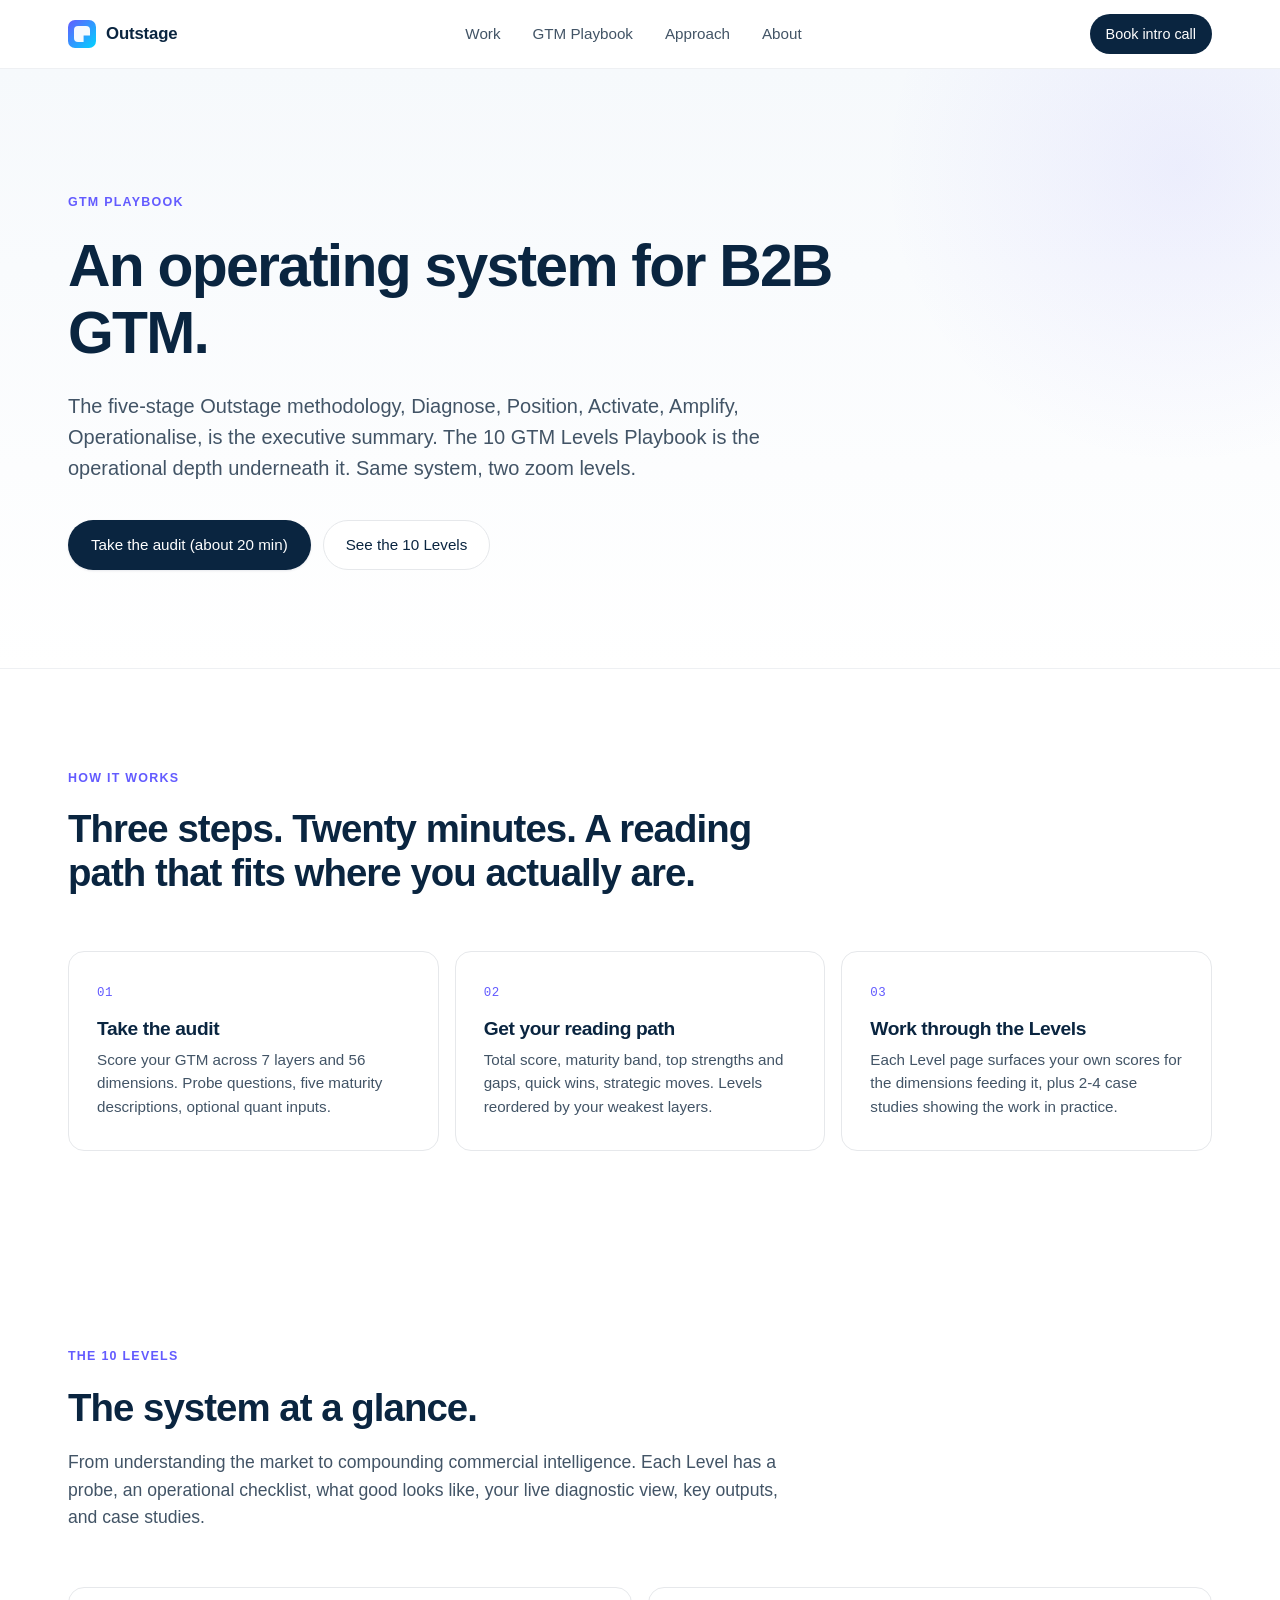
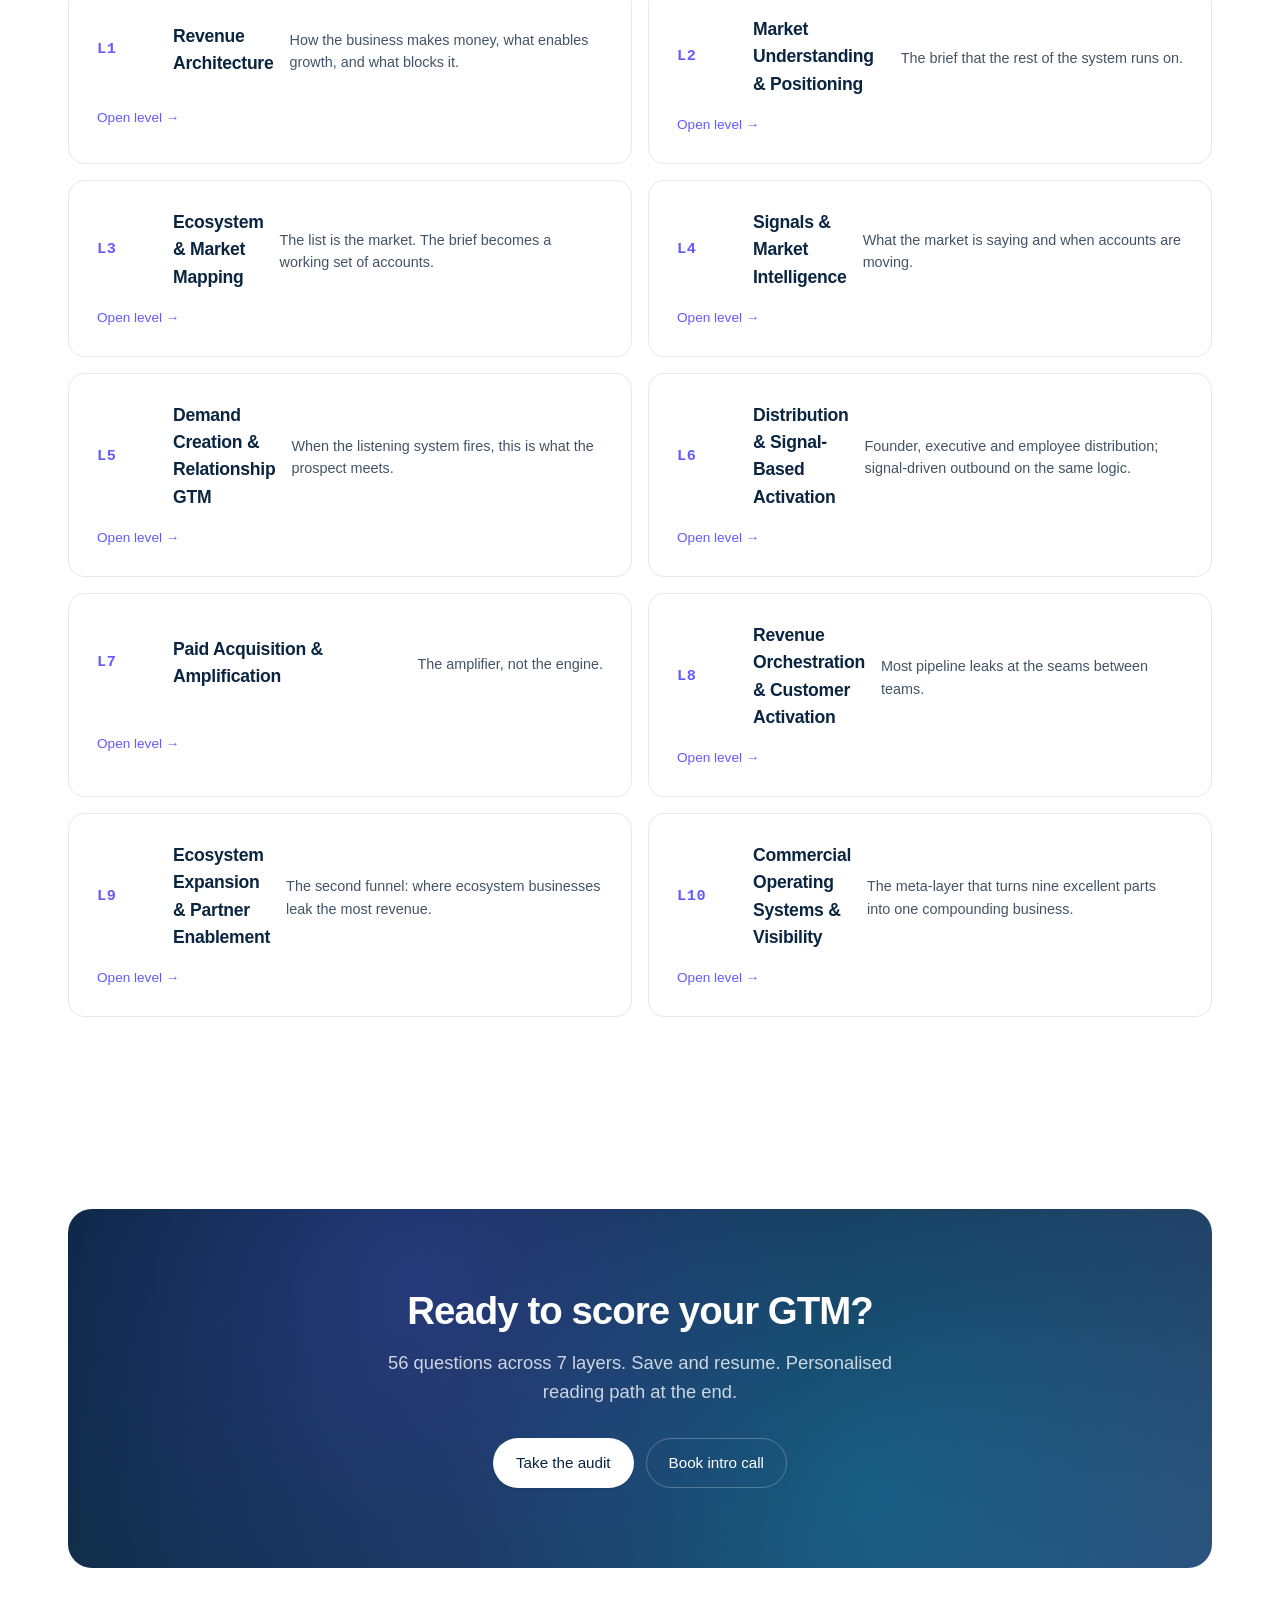
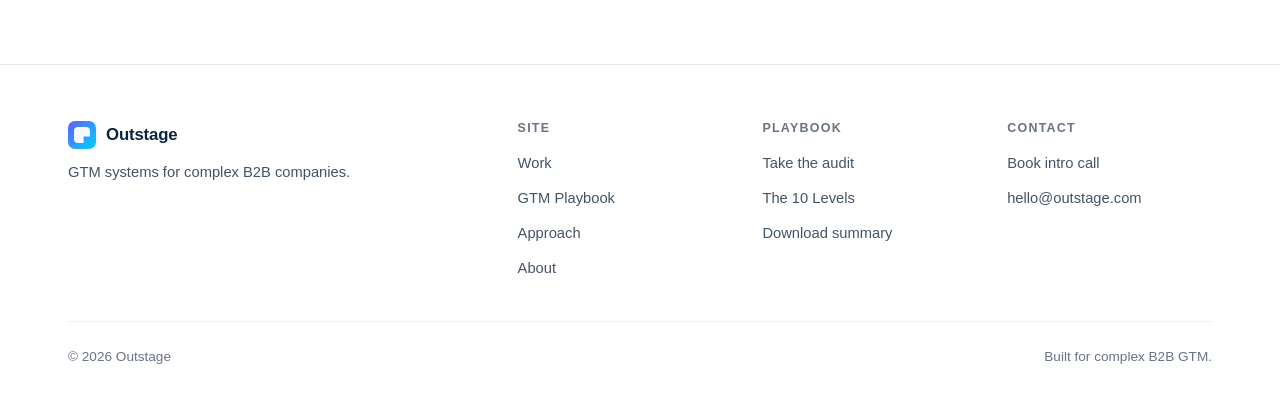
==== commit 63d77034: "Make site host-portable + add GitHub Pages deploy workflow - Convert absolute paths to relative acro" ====
--- a/playbook/index.html
+++ b/playbook/index.html
@@ -3,22 +3,23 @@
 <head>
   <meta charset="utf-8" />
   <meta name="viewport" content="width=device-width,initial-scale=1" />
+  <base href="../" />
   <title>GTM Playbook · Outstage</title>
   <meta name="description" content="The Outstage 10 GTM Levels operating system, taught as a learning experience, with a 56-dimension diagnostic." />
   <link rel="stylesheet" href="https://rsms.me/inter/inter.css" />
-  <link rel="stylesheet" href="/css/styles.css" />
+  <link rel="stylesheet" href="css/styles.css" />
 </head>
 <body>
   <header class="nav">
     <div class="nav-inner">
-      <a class="brand" href="/"><span class="brand-mark"></span> Outstage</a>
+      <a class="brand" href="./"><span class="brand-mark"></span> Outstage</a>
       <nav class="nav-links">
-        <a href="/work.html">Work</a>
-        <a href="/playbook/">GTM Playbook</a>
-        <a href="/approach.html">Approach</a>
-        <a href="/about.html">About</a>
+        <a href="work.html">Work</a>
+        <a href="playbook/">GTM Playbook</a>
+        <a href="approach.html">Approach</a>
+        <a href="about.html">About</a>
       </nav>
-      <a class="nav-cta" href="/contact.html">Book intro call</a>
+      <a class="nav-cta" href="contact.html">Book intro call</a>
     </div>
   </header>
 
@@ -80,7 +81,7 @@
           <p>56 questions across 7 layers. Save and resume. Personalised reading path at the end.</p>
           <div class="btn-row" style="justify-content:center;display:flex">
             <a class="btn btn-primary" href="audit.html">Take the audit</a>
-            <a class="btn btn-secondary" href="/contact.html">Book intro call</a>
+            <a class="btn btn-secondary" href="contact.html">Book intro call</a>
           </div>
         </div>
       </div>
@@ -90,19 +91,19 @@
   <footer class="footer">
     <div class="container">
       <div class="footer-inner">
-        <div class="footer-brand"><a class="brand" href="/"><span class="brand-mark"></span> Outstage</a><p>GTM systems for complex B2B companies.</p></div>
-        <div class="footer-col"><h5>Site</h5><ul><li><a href="/work.html">Work</a></li><li><a href="/playbook/">GTM Playbook</a></li><li><a href="/approach.html">Approach</a></li><li><a href="/about.html">About</a></li></ul></div>
-        <div class="footer-col"><h5>Playbook</h5><ul><li><a href="/playbook/audit.html">Take the audit</a></li><li><a href="/playbook/">The 10 Levels</a></li><li><a href="/playbook/results.html">Download summary</a></li></ul></div>
-        <div class="footer-col"><h5>Contact</h5><ul><li><a href="/contact.html">Book intro call</a></li><li><a href="mailto:hello@outstage.com">hello@outstage.com</a></li></ul></div>
+        <div class="footer-brand"><a class="brand" href="./"><span class="brand-mark"></span> Outstage</a><p>GTM systems for complex B2B companies.</p></div>
+        <div class="footer-col"><h5>Site</h5><ul><li><a href="work.html">Work</a></li><li><a href="playbook/">GTM Playbook</a></li><li><a href="approach.html">Approach</a></li><li><a href="about.html">About</a></li></ul></div>
+        <div class="footer-col"><h5>Playbook</h5><ul><li><a href="playbook/audit.html">Take the audit</a></li><li><a href="playbook/">The 10 Levels</a></li><li><a href="playbook/results.html">Download summary</a></li></ul></div>
+        <div class="footer-col"><h5>Contact</h5><ul><li><a href="contact.html">Book intro call</a></li><li><a href="mailto:hello@outstage.com">hello@outstage.com</a></li></ul></div>
       </div>
       <div class="footer-bottom"><span>© <span data-year></span> Outstage</span><span>Built for complex B2B GTM.</span></div>
     </div>
   </footer>
 
-  <script src="/js/data.js"></script>
-  <script src="/js/render.js"></script>
-  <script src="/js/site.js"></script>
-  <script src="/js/playbook-core.js"></script>
-  <script src="/js/playbook-intro.js"></script>
+  <script src="js/data.js"></script>
+  <script src="js/render.js"></script>
+  <script src="js/site.js"></script>
+  <script src="js/playbook-core.js"></script>
+  <script src="js/playbook-intro.js"></script>
 </body>
 </html>
